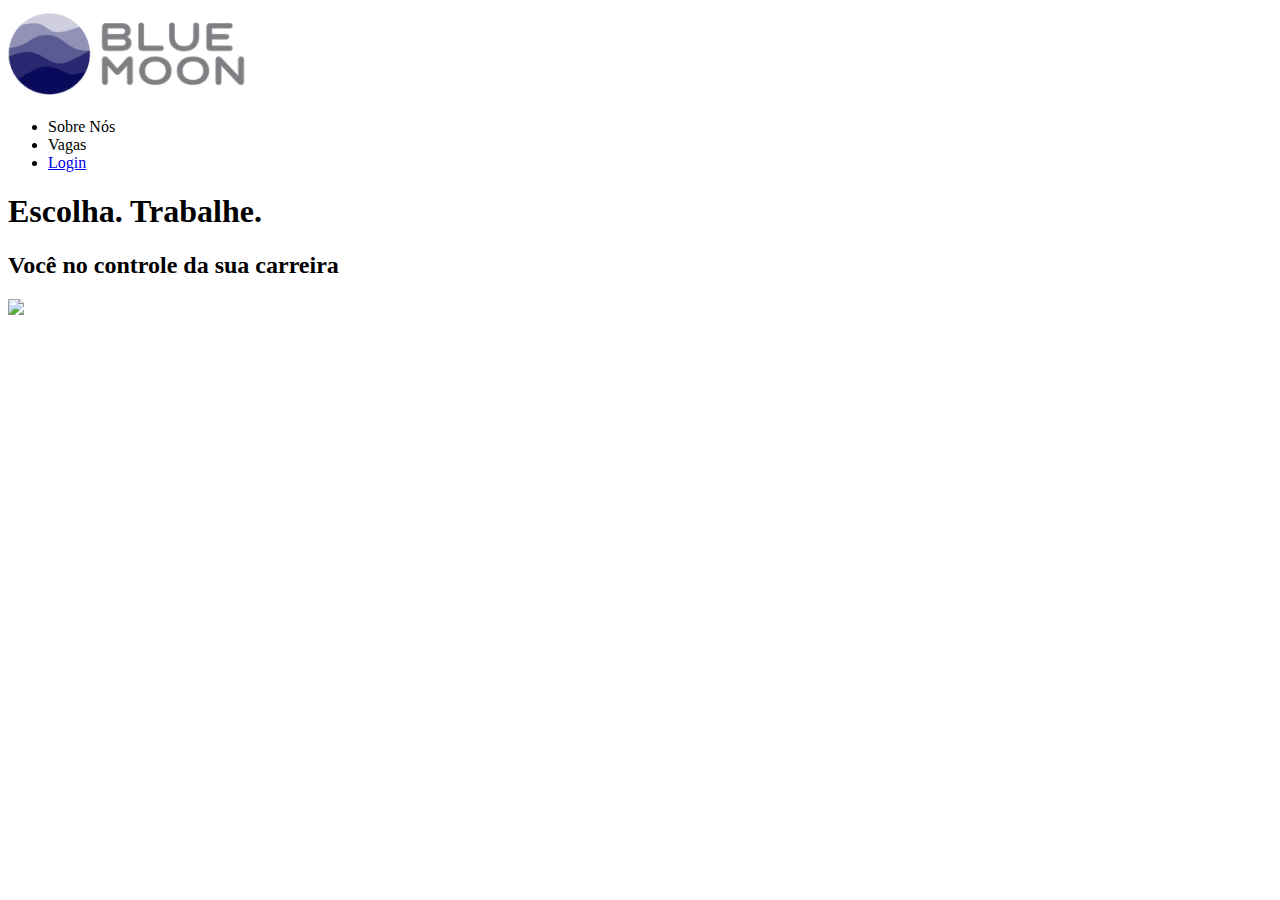
==== Pagina_Inicial.html @ 1dfbb417 "login page using  CSS and HTML" ====
<!DOCTYPE html>
<html lang="pt-br">
<meta charset="utf-8">

<head>
    <meta charset="UTF-8">
    <link rel="icon" type="image/icon" href="faviconBM.ico">
    <link rel="stylesheet" href="Pagina_Inicial.css">
    <title>Blue Moon</title>
</head>

<body>
    <nav>
        <img src="/img/Logo.png" class="logo" />
        <ul>
            <li>Sobre Nós</li>
            <li>Vagas</li>
            <li class="login"><a href="Login.html" target="_blank">Login</a></li>
        </ul>
    </nav>
    <div>
        <h1>Escolha. Trabalhe.</h1>
        <h2>Você no controle da sua carreira</h2>
        <img src="inicial.jpeg" class="image">
    </div>
</body>

</html>
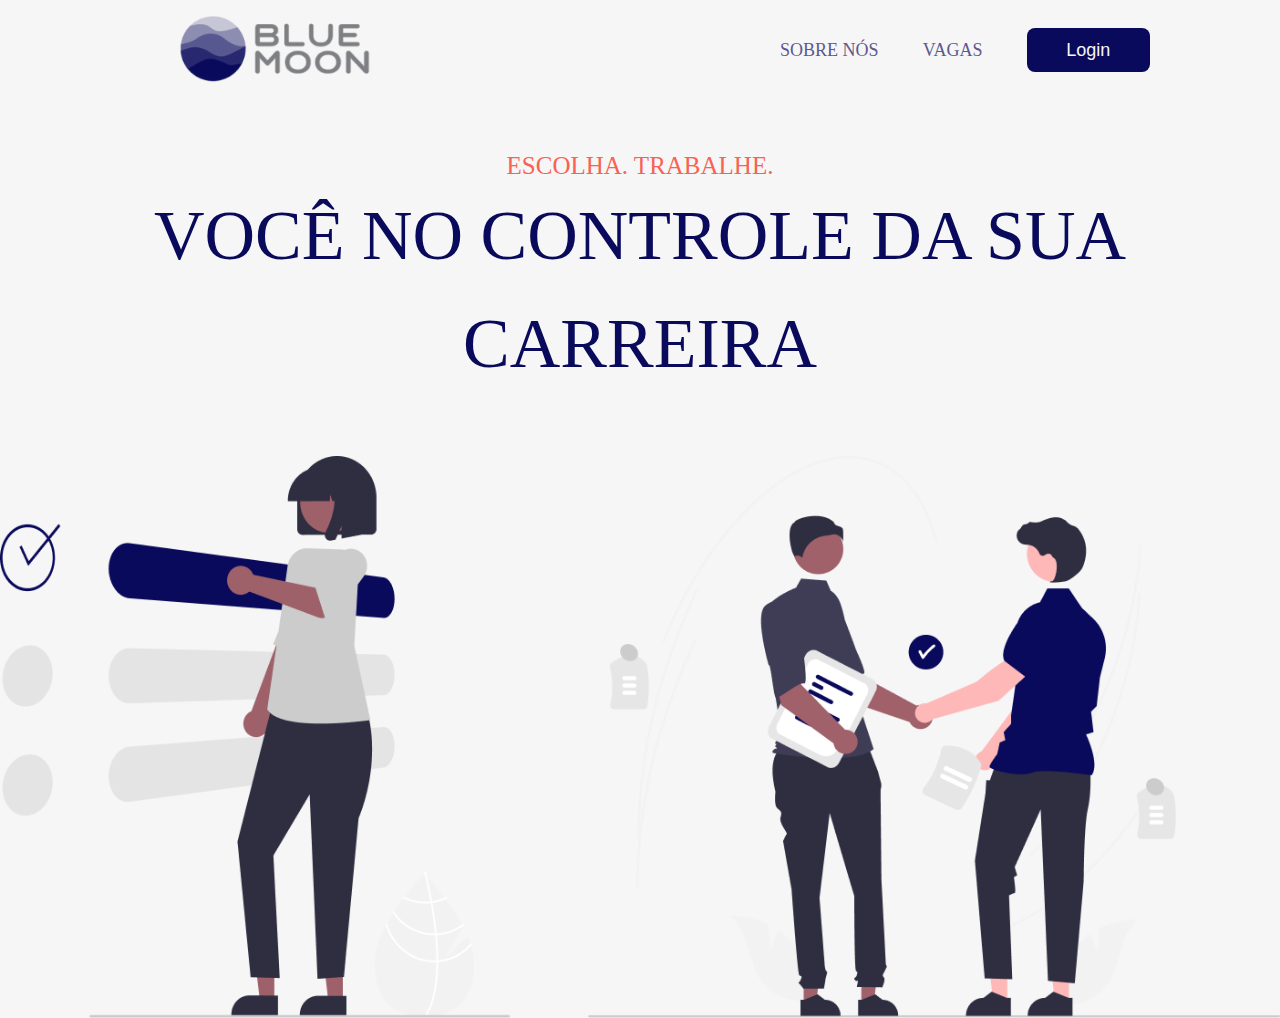
==== commit 8941b75c: "criação da página inicial" ====
--- a/Pagina_Inicial.html
+++ b/Pagina_Inicial.html
@@ -11,17 +11,22 @@
 
 <body>
     <nav>
-        <img src="/img/Logo.png" class="logo" />
-        <ul>
-            <li>Sobre Nós</li>
-            <li>Vagas</li>
-            <li class="login"><a href="Login.html" target="_blank">Login</a></li>
-        </ul>
+        <div class="logo"> <img src="/img/Logo.png" />
+        </div>
+        <div class="lista">
+            <ul>
+                <li>Sobre Nós</li>
+                <li>Vagas</li>
+                <li class="login">
+                    <a href="#"><button>Login</button></li>
+            </a>
+            </ul>
+        </div>
     </nav>
-    <div>
+    <div class="inicial">
         <h1>Escolha. Trabalhe.</h1>
         <h2>Você no controle da sua carreira</h2>
-        <img src="inicial.jpeg" class="image">
+        <img src="/img/Pics.png" class="image">
     </div>
 </body>
 
--- a/Pagina_Inicial.css
+++ b/Pagina_Inicial.css
@@ -0,0 +1,107 @@
+body {
+    background: #f6f6f6;
+    font-family: 'Circular Std';
+    font-style: normal;
+    text-transform: uppercase;
+    margin: 0px;
+    box-sizing: border-box;
+}
+
+nav {
+    display: flex;
+    flex-direction: row;
+    width: 100vw;
+    height: 100px;
+    align-items: center;
+}
+
+nav img {
+    width: 200px;
+}
+
+.lista {
+    display: flex;
+    width: 50%;
+    padding: 20px;
+}
+
+.lista ul {
+    display: flex;
+    width: 90%;
+    flex-direction: row;
+    text-decoration: none;
+    list-style: none;
+    justify-content: space-between;
+    font-weight: 450;
+    font-size: 18px;
+    line-height: 23px;
+    color: #5B5990;
+    align-items: center;
+}
+
+button {
+    display: flex;
+    flex-direction: row;
+    justify-content: center;
+    align-items: center;
+    padding: 10px;
+    gap: 10px;
+    width: 123px;
+    height: 44px;
+    color: #f6f6f6;
+    background: #0A0A5C;
+    border-radius: 8px;
+    border: none;
+    outline: none;
+    text-decoration: none;
+    font-size: 18px;
+}
+
+button:active {
+    transform: scale(0.98);
+    box-shadow: 3px 2px 22px 1px rgba(0, 0, 0, 0.24);
+    text-decoration: none;
+}
+
+a {
+    color: white;
+    padding: 1em 1.5em;
+    text-decoration: none;
+}
+
+.logo {
+    margin-left: 160px;
+    width: 50%;
+    padding: 20px;
+}
+
+.inicial img {
+    width: 100%;
+}
+
+.inicial {
+    display: flex;
+    flex-direction: column;
+    justify-content: center;
+    align-items: center;
+}
+
+h1 {
+    margin-top: 50px;
+    margin-bottom: 0px;
+    color: #F86252;
+    font-weight: 500;
+    font-size: 25px;
+    line-height: 32px;
+}
+
+h2 {
+    margin-top: 0px;
+    font-family: 'Circular Std';
+    font-style: normal;
+    font-weight: 500;
+    font-size: 70px;
+    line-height: 108px;
+    text-align: center;
+    color: #0A0A5C;
+}